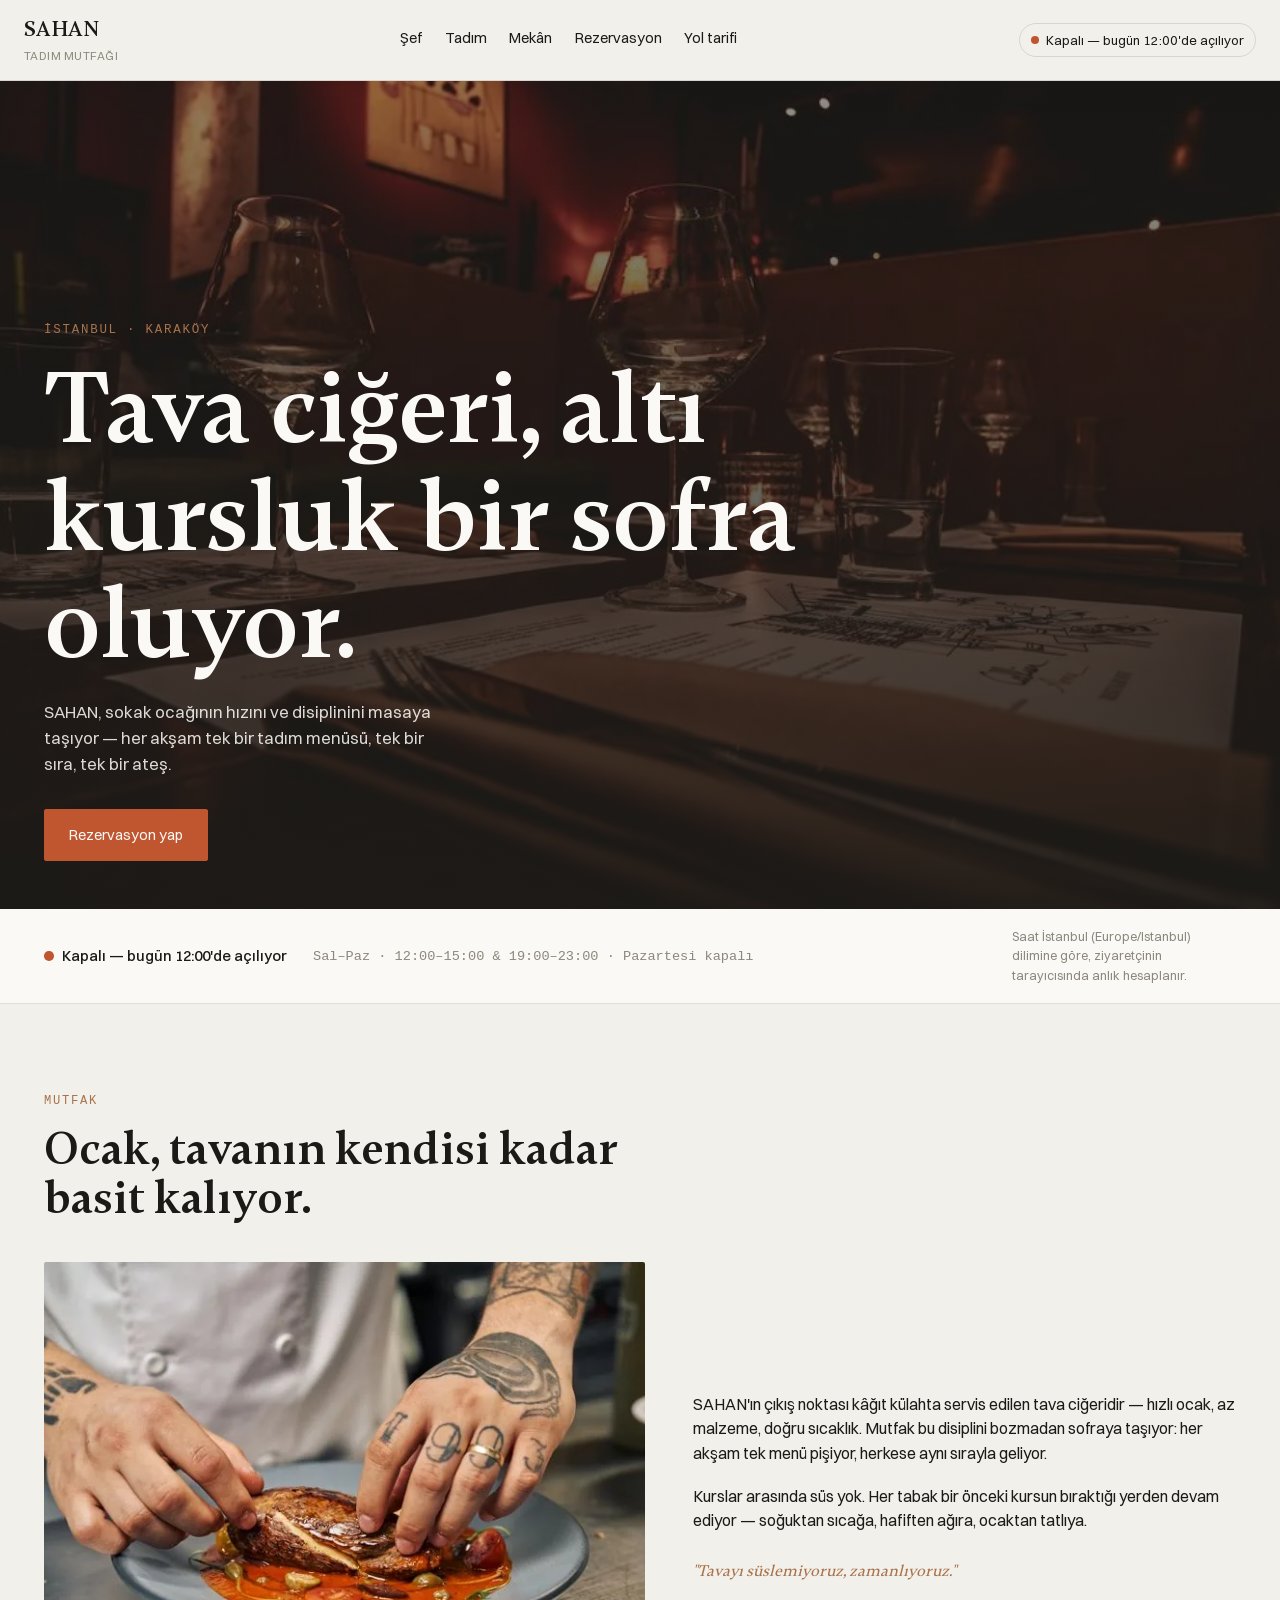
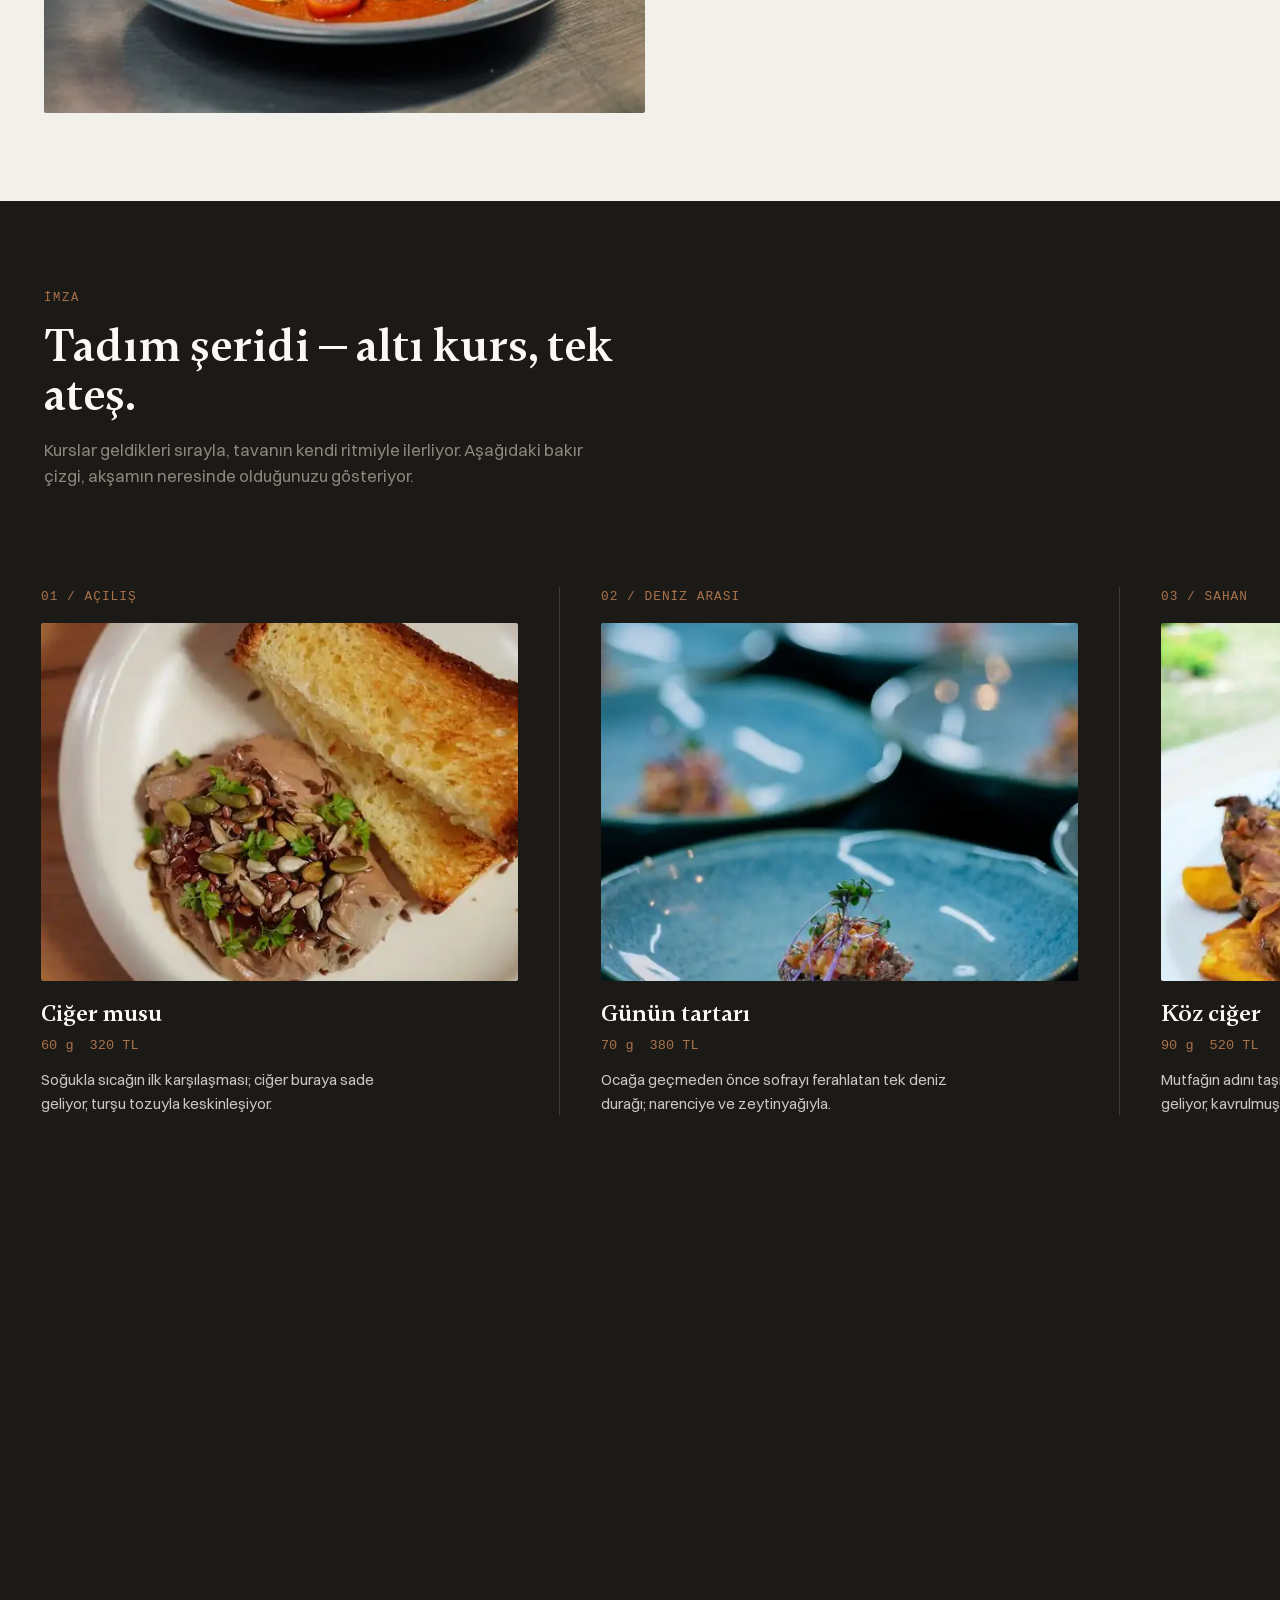
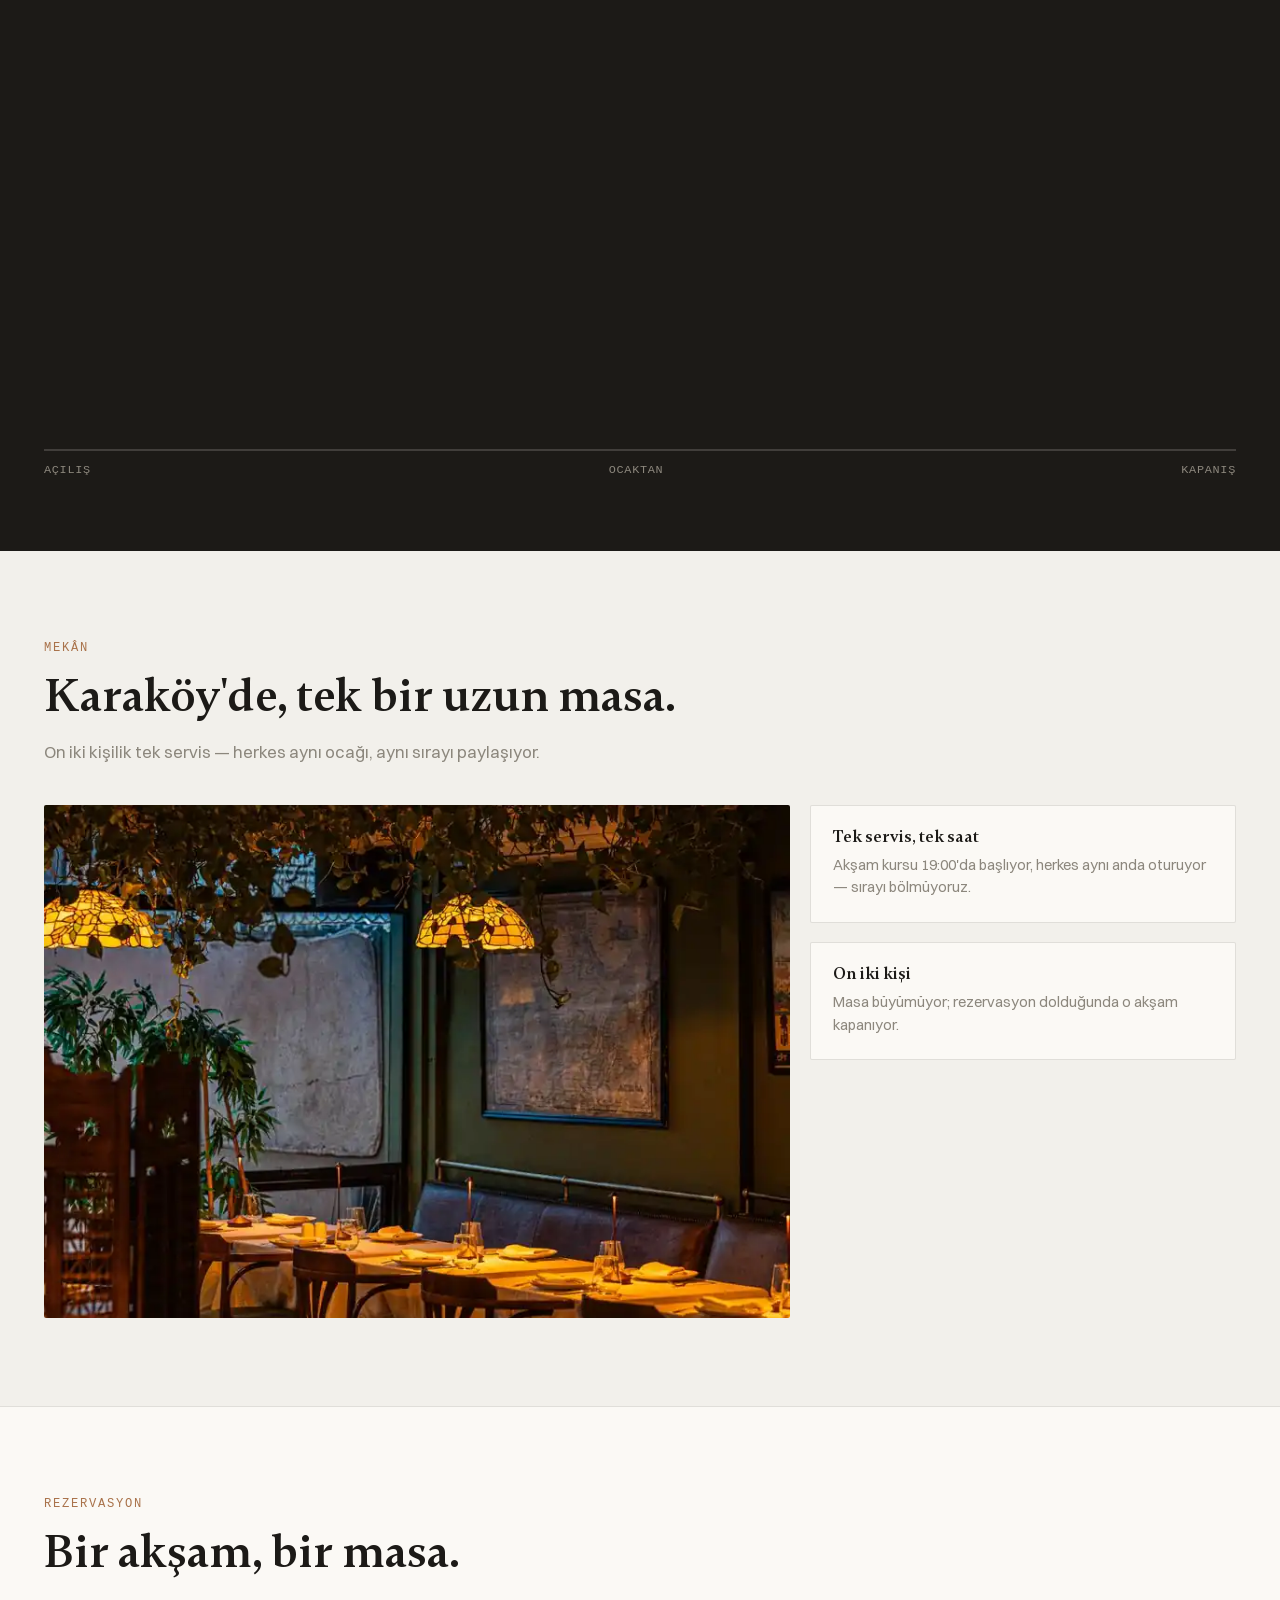
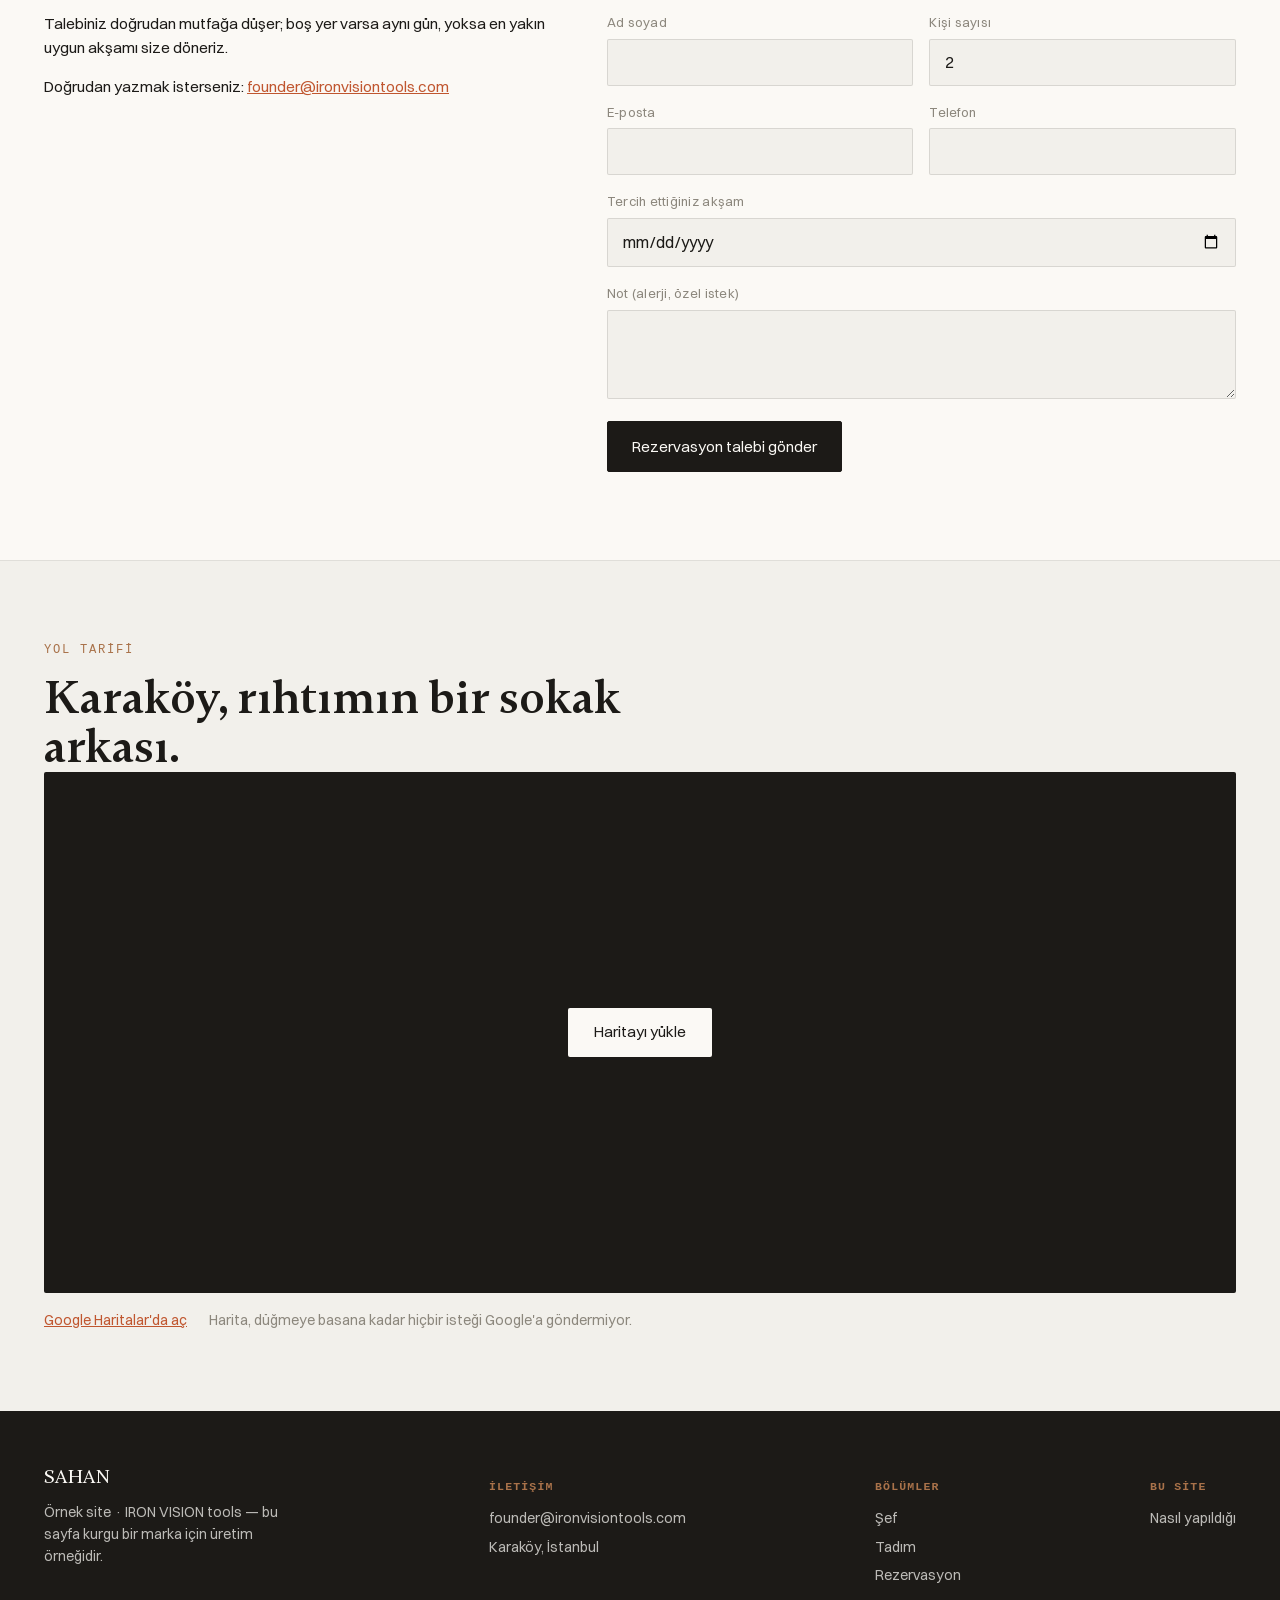
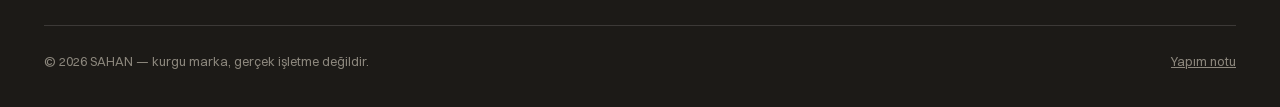
==== index.html @ 218854ad "SAHAN ornek sitesi ilk yayin VYRON site fabrikasi uretim ornegi. Statik HTML/CSS/JS, imza oge tadim " ====
<!DOCTYPE html>
<html lang="tr">
<head>
<meta charset="utf-8">
<meta name="viewport" content="width=device-width, initial-scale=1">
<title>SAHAN — tadım mutfağı</title>
<meta name="description" content="Sokak ocağının disipliniyle pişen tava ciğeri, altı kurstan oluşan tadım menüsüyle masaya geliyor. SAHAN — İstanbul, Karaköy.">
<link rel="canonical" href="https://erdemirigiz-dotcom.github.io/sahan-tadim/">
<meta property="og:type" content="website">
<meta property="og:locale" content="tr_TR">
<meta property="og:site_name" content="SAHAN">
<meta property="og:title" content="SAHAN — tadım mutfağı">
<meta property="og:description" content="Sokak ocağının disipliniyle pişen tava ciğeri, altı kurstan oluşan tadım menüsüyle masaya geliyor.">
<meta property="og:url" content="https://erdemirigiz-dotcom.github.io/sahan-tadim/">
<meta property="og:image" content="https://erdemirigiz-dotcom.github.io/sahan-tadim/og-kapak.png">
<meta property="og:image:width" content="1200">
<meta property="og:image:height" content="630">
<meta property="og:image:alt" content="SAHAN — kor ateşinde tava ciğeri tadım menüsü">
<meta name="twitter:card" content="summary_large_image">
<meta name="twitter:title" content="SAHAN — tadım mutfağı">
<meta name="twitter:description" content="Sokak ocağının disipliniyle pişen tava ciğeri, altı kurstan oluşan tadım menüsüyle masaya geliyor.">
<meta name="twitter:image" content="https://erdemirigiz-dotcom.github.io/sahan-tadim/og-kapak.png">
<meta name="theme-color" content="#1C1A17">
<link rel="icon" href="data:image/svg+xml,%3Csvg xmlns='http://www.w3.org/2000/svg' viewBox='0 0 32 32'%3E%3Crect width='32' height='32' fill='%231C1A17'/%3E%3Ccircle cx='16' cy='18' r='9' fill='none' stroke='%23A9724A' stroke-width='2'/%3E%3Cpath d='M8 12 Q16 4 24 12' fill='none' stroke='%23C0562F' stroke-width='2'/%3E%3C/svg%3E">
<link rel="stylesheet" href="css/site.css">
<script>
/* gsap-giris-sablonu deseni: erken, senkron sınıf ekleme — FOUC yok.
   reduced-motion açıksa ya da ?noanim varsa sınıf hiç eklenmez. */
(function(){
  var azHareket = window.matchMedia('(prefers-reduced-motion: reduce)').matches;
  var noanim = /[?&]noanim\b/.test(location.search);
  document.documentElement.classList.add('js-var');
  if (!azHareket && !noanim) document.documentElement.classList.add('gsap-bekliyor');
})();
</script>
<script type="application/ld+json">
{
  "@context": "https://schema.org",
  "@type": "Restaurant",
  "name": "SAHAN",
  "description": "Tava ciğerini altı kurstan oluşan bir tadım menüsüyle sunan mutfak.",
  "url": "https://erdemirigiz-dotcom.github.io/sahan-tadim/",
  "email": "founder@ironvisiontools.com",
  "servesCuisine": ["Turkish", "Anatolian"],
  "priceRange": "260–680 TL",
  "address": {
    "@type": "PostalAddress",
    "addressLocality": "Karaköy",
    "addressRegion": "İstanbul",
    "addressCountry": "TR"
  },
  "openingHoursSpecification": [
    { "@type": "OpeningHoursSpecification", "dayOfWeek": ["Tuesday","Wednesday","Thursday","Friday","Saturday","Sunday"], "opens": "12:00", "closes": "15:00" },
    { "@type": "OpeningHoursSpecification", "dayOfWeek": ["Tuesday","Wednesday","Thursday","Friday","Saturday","Sunday"], "opens": "19:00", "closes": "23:00" }
  ]
}
</script>
</head>
<body>
<a class="atla" href="#tadim">Tadım şeridine atla</a>

<header class="ust">
  <a class="marka" href="#tepe" id="tepe">
    <span class="marka-ad">SAHAN</span>
    <span class="marka-alt">tadım mutfağı</span>
  </a>
  <nav class="ust-gez" aria-label="Bölümler">
    <a href="#sef">Şef</a>
    <a href="#tadim">Tadım</a>
    <a href="#mekan">Mekân</a>
    <a href="#rezervasyon">Rezervasyon</a>
    <a href="#yol-tarifi">Yol tarifi</a>
  </nav>
  <span class="ust-durum" data-durum-etiket data-acik="?">
    <span class="nokta" aria-hidden="true"></span>
    <span data-durum-metin>Saat hesaplanıyor…</span>
  </span>
</header>

<section class="hero">
  <img class="hero-gorsel" src="gorseller/hero-sofra.webp" alt="Muma ışıklı sofra, akşam servisi" width="900" height="601">
  <div class="hero-gradyan" aria-hidden="true"></div>
  <div class="hero-ic">
    <span class="hero-kicker" data-gsap>İstanbul · Karaköy</span>
    <h1 class="hero-baslik" data-gsap>Tava ciğeri, altı kursluk bir sofra oluyor.</h1>
    <p class="hero-alt" data-gsap>SAHAN, sokak ocağının hızını ve disiplinini masaya taşıyor —
      her akşam tek bir tadım menüsü, tek bir sıra, tek bir ateş.</p>
    <a class="hero-cta" href="#rezervasyon" data-gsap>Rezervasyon yap</a>
  </div>
</section>

<section class="bugun">
  <div class="sinir bugun-ic">
    <span class="bugun-durum" data-durum-etiket data-acik="?">
      <span class="nokta" aria-hidden="true"></span>
      <span data-durum-metin>Saat hesaplanıyor…</span>
    </span>
    <span class="bugun-saatler veri">Sal–Paz · 12:00–15:00 &amp; 19:00–23:00 · Pazartesi kapalı</span>
    <span class="bugun-not">Saat İstanbul (Europe/Istanbul) dilimine göre, ziyaretçinin tarayıcısında anlık hesaplanır.</span>
  </div>
</section>

<section class="bolum" id="sef">
  <div class="sinir">
    <span class="bolum-kicker">Mutfak</span>
    <h2 class="bolum-baslik">Ocak, tavanın kendisi kadar basit kalıyor.</h2>
    <div class="sef">
      <div class="sef-gorsel acil">
        <img src="gorseller/sef-plasaj.webp" alt="Mutfakta bir tabak son kez düzenleniyor" width="700" height="467" loading="lazy">
      </div>
      <div class="sef-metin acil">
        <p>SAHAN'ın çıkış noktası kâğıt külahta servis edilen tava ciğeridir — hızlı ocak,
          az malzeme, doğru sıcaklık. Mutfak bu disiplini bozmadan sofraya taşıyor: her akşam
          tek menü pişiyor, herkese aynı sırayla geliyor.</p>
        <p>Kurslar arasında süs yok. Her tabak bir önceki kursun bıraktığı yerden devam ediyor —
          soğuktan sıcağa, hafiften ağıra, ocaktan tatlıya.</p>
        <p class="sef-imza">"Tavayı süslemiyoruz, zamanlıyoruz."</p>
      </div>
    </div>
  </div>
</section>

<section class="serit-bolum" id="tadim">
  <div class="sinir serit-baslik-alan">
    <span class="bolum-kicker">İmza</span>
    <h2 class="bolum-baslik">Tadım şeridi — altı kurs, tek ateş.</h2>
    <p class="bolum-lider">Kurslar geldikleri sırayla, tavanın kendi ritmiyle ilerliyor.
      Aşağıdaki bakır çizgi, akşamın neresinde olduğunuzu gösteriyor.</p>
  </div>

  <div class="serit-sahne">
    <div class="serit-pin" id="serit-pin">
      <div class="serit-track" id="serit-track" role="list" aria-label="Tadım menüsü kursları">

        <article class="kurs" role="listitem">
          <span class="kurs-no veri">01 / AÇILIŞ</span>
          <div class="kurs-gorsel"><img src="gorseller/kurs-ciger-mus.webp" alt="Tavuk ciğeri musu, kızarmış ekmek" width="600" height="800" loading="lazy"></div>
          <h3 class="kurs-ad">Ciğer musu</h3>
          <div class="kurs-meta veri"><span>60 g</span><span>320 TL</span></div>
          <p class="kurs-not">Soğukla sıcağın ilk karşılaşması; ciğer buraya sade geliyor, turşu tozuyla keskinleşiyor.</p>
        </article>

        <article class="kurs" role="listitem">
          <span class="kurs-no veri">02 / DENİZ ARASI</span>
          <div class="kurs-gorsel"><img src="gorseller/kurs-deniz.webp" alt="Günün balığı tartar, narenciye" width="600" height="899" loading="lazy"></div>
          <h3 class="kurs-ad">Günün tartarı</h3>
          <div class="kurs-meta veri"><span>70 g</span><span>380 TL</span></div>
          <p class="kurs-not">Ocağa geçmeden önce sofrayı ferahlatan tek deniz durağı; narenciye ve zeytinyağıyla.</p>
        </article>

        <article class="kurs" role="listitem">
          <span class="kurs-no veri">03 / SAHAN</span>
          <div class="kurs-gorsel"><img src="gorseller/kurs-ciger-izgara.webp" alt="Köz ateşinde tava ciğeri, kavrulmuş soğan" width="600" height="800" loading="lazy"></div>
          <h3 class="kurs-ad">Köz ciğer</h3>
          <div class="kurs-meta veri"><span>90 g</span><span>520 TL</span></div>
          <p class="kurs-not">Mutfağın adını taşıyan kurs — tavanın kendisi masaya geliyor, kavrulmuş soğan ve taze biberle.</p>
        </article>

        <article class="kurs" role="listitem">
          <span class="kurs-no veri">04 / OCAKTAN</span>
          <div class="kurs-gorsel"><img src="gorseller/kurs-biftek.webp" alt="Odun ateşinde antrikot, karabiber sosu" width="600" height="400" loading="lazy"></div>
          <h3 class="kurs-ad">Odun antrikot</h3>
          <div class="kurs-meta veri"><span>140 g</span><span>680 TL</span></div>
          <p class="kurs-not">Ciğerden sonra ateşin daha uzun süre konuştuğu tek kurs; karabiber sosu yalnızca eşlik ediyor.</p>
        </article>

        <article class="kurs" role="listitem">
          <span class="kurs-no veri">05 / BAHÇE</span>
          <div class="kurs-gorsel"><img src="gorseller/kurs-yesillik.webp" alt="Mevsim yeşillikleri, otlu yoğurt sosu" width="600" height="338" loading="lazy"></div>
          <h3 class="kurs-ad">Mevsim yeşilliği</h3>
          <div class="kurs-meta veri"><span>80 g</span><span>260 TL</span></div>
          <p class="kurs-not">Sofrayı ağırlıktan çıkarıp kapanışa hazırlayan ara nefes; otlu yoğurt sosuyla.</p>
        </article>

        <article class="kurs" role="listitem">
          <span class="kurs-no veri">06 / KAPANIŞ</span>
          <div class="kurs-gorsel"><img src="gorseller/kurs-tatli.webp" alt="Tahin-pekmezli tatlı, kakao toprağı" width="600" height="400" loading="lazy"></div>
          <h3 class="kurs-ad">Tahin-pekmez</h3>
          <div class="kurs-meta veri"><span>90 g</span><span>240 TL</span></div>
          <p class="kurs-not">Sokak lezzetinin tatlı hafızası; kakao toprağıyla tabak kapanıyor.</p>
        </article>

      </div>
    </div>
    <div class="isi-cizgi-alan">
      <div class="isi-cizgi"><div class="isi-cizgi-dolum" id="isi-dolum"></div></div>
      <div class="isi-etiket"><span>Açılış</span><span>Ocaktan</span><span>Kapanış</span></div>
    </div>
  </div>
</section>

<section class="bolum" id="mekan">
  <div class="sinir">
    <span class="bolum-kicker">Mekân</span>
    <h2 class="bolum-baslik">Karaköy'de, tek bir uzun masa.</h2>
    <p class="bolum-lider">On iki kişilik tek servis — herkes aynı ocağı, aynı sırayı paylaşıyor.</p>
    <div class="mekan-izgara">
      <div class="mekan-buyuk acil">
        <img src="gorseller/mekan-salon.webp" alt="Sıcak ışıklı, samimi restoran salonu" width="800" height="1200" loading="lazy">
      </div>
      <div class="mekan-kucuk">
        <div class="kart acil">
          <h3>Tek servis, tek saat</h3>
          <p>Akşam kursu 19:00'da başlıyor, herkes aynı anda oturuyor — sırayı bölmüyoruz.</p>
        </div>
        <div class="kart acil">
          <h3>On iki kişi</h3>
          <p>Masa büyümüyor; rezervasyon dolduğunda o akşam kapanıyor.</p>
        </div>
      </div>
    </div>
  </div>
</section>

<section class="bolum rezervasyon-alan" id="rezervasyon">
  <div class="sinir">
    <span class="bolum-kicker">Rezervasyon</span>
    <h2 class="bolum-baslik">Bir akşam, bir masa.</h2>
    <div class="rez-izgara">
      <div class="rez-bilgi">
        <p>Talebiniz doğrudan mutfağa düşer; boş yer varsa aynı gün, yoksa en yakın uygun akşamı
          size döneriz.</p>
        <p>Doğrudan yazmak isterseniz: <a href="mailto:founder@ironvisiontools.com">founder@ironvisiontools.com</a></p>
      </div>
      <form class="rez-form" action="#" method="post">
        <div class="alan-cift">
          <div class="alan">
            <label for="ad">Ad soyad</label>
            <input id="ad" name="ad" type="text" autocomplete="name" required>
          </div>
          <div class="alan">
            <label for="kisi">Kişi sayısı</label>
            <input id="kisi" name="kisi-sayisi" type="number" min="1" max="12" value="2" inputmode="numeric">
          </div>
        </div>
        <div class="alan-cift">
          <div class="alan">
            <label for="eposta">E-posta</label>
            <input id="eposta" name="eposta" type="email" autocomplete="email">
          </div>
          <div class="alan">
            <label for="telefon">Telefon</label>
            <input id="telefon" name="telefon" type="tel" autocomplete="tel">
          </div>
        </div>
        <div class="alan">
          <label for="tarih">Tercih ettiğiniz akşam</label>
          <input id="tarih" name="tarih" type="date">
        </div>
        <div class="alan">
          <label for="mesaj">Not (alerji, özel istek)</label>
          <textarea id="mesaj" name="mesaj" rows="3"></textarea>
        </div>
        <button class="gonder-btn" type="submit">Rezervasyon talebi gönder</button>
      </form>
    </div>
  </div>
</section>

<section class="harita-alan" id="yol-tarifi">
  <div class="sinir">
    <span class="bolum-kicker">Yol tarifi</span>
    <h2 class="bolum-baslik">Karaköy, rıhtımın bir sokak arkası.</h2>
    <div class="harita-kutu" id="harita-kutu">
      <button class="harita-yukle-btn" id="harita-yukle-btn" type="button">
        Haritayı yükle
      </button>
    </div>
    <p class="harita-alt">
      <a href="https://www.google.com/maps/search/?api=1&query=Karak%C3%B6y%2C%20%C4%B0stanbul" target="_blank" rel="noopener">Google Haritalar'da aç</a>
      <span>Harita, düğmeye basana kadar hiçbir isteği Google'a göndermiyor.</span>
    </p>
  </div>
</section>

<footer class="altbilgi">
  <div class="sinir">
    <div class="altbilgi-ust">
      <div>
        <div class="altbilgi-marka">SAHAN</div>
        <p style="margin-top:.6rem;max-width:32ch;font-size:.88rem;">Örnek site · IRON VISION tools — bu sayfa kurgu bir marka için üretim örneğidir.</p>
      </div>
      <div class="altbilgi-sutun">
        <h4>İletişim</h4>
        <a href="mailto:founder@ironvisiontools.com">founder@ironvisiontools.com</a>
        <span>Karaköy, İstanbul</span>
      </div>
      <div class="altbilgi-sutun">
        <h4>Bölümler</h4>
        <a href="#sef">Şef</a>
        <a href="#tadim">Tadım</a>
        <a href="#rezervasyon">Rezervasyon</a>
      </div>
      <div class="altbilgi-sutun">
        <h4>Bu site</h4>
        <a href="rehber/">Nasıl yapıldığı</a>
      </div>
    </div>
    <div class="altbilgi-alt">
      <span>© 2026 SAHAN — kurgu marka, gerçek işletme değildir.</span>
      <a href="rehber/">Yapım notu</a>
    </div>
  </div>
</footer>

<script src="js/vendor/gsap.min.js" onerror="document.documentElement.classList.remove('gsap-bekliyor')"></script>
<script src="js/vendor/ScrollTrigger.min.js"></script>
<script src="js/site.js"></script>
<script src="js/tadim-seridi.js"></script>
<script src="js/vitrin-form.js" data-site="SAHAN (sahan-tadim)" defer></script>
</body>
</html>
---- css/site.css ----
/* SAHAN — tasarım tokenları
   Renk: --tuz (zemin, açık) / --is (zemin, koyu) / --defne (soğuk vurgu) /
   --bakir (sıcak ikincil) / --kor (sıcak ana vurgu) / --kul (nötr/kenarlık)
   Tipografi: Gambetta (display, self-hosted) + Switzer (gövde, self-hosted) +
   sistem monospace (fiyat/gram/saat, tabular-nums). Inter YOK. */

@font-face {
  font-family: "Gambetta";
  src: url("../fonts/gambetta-500.woff2") format("woff2");
  font-weight: 500; font-style: normal; font-display: swap;
}
@font-face {
  font-family: "Gambetta";
  src: url("../fonts/gambetta-600.woff2") format("woff2");
  font-weight: 600; font-style: normal; font-display: swap;
}
@font-face {
  font-family: "Switzer";
  src: url("../fonts/switzer-400.woff2") format("woff2");
  font-weight: 400; font-style: normal; font-display: swap;
}
@font-face {
  font-family: "Switzer";
  src: url("../fonts/switzer-500.woff2") format("woff2");
  font-weight: 500; font-style: normal; font-display: swap;
}

:root{
  --tuz:#F2F0EB;      /* zemin, açık — kasap kağıdı tonu */
  --is:#1C1A17;        /* zemin, koyu — kavrulmuş kahve-siyah */
  --defne:#2E3D33;     /* soğuk vurgu — maydanoz/defne yeşili */
  --bakir:#A9724A;     /* ikincil sıcak — bakır tava */
  --kor:#C0562F;       /* ana sıcak vurgu — kor kırmızısı */
  --kul:#8C877D;       /* nötr — kül grisi, kenarlık/ikincil metin */
  --sut:#FBF9F5;       /* en açık yüzey / kart zemini */

  --disp: "Gambetta", Georgia, "Times New Roman", serif;
  --govde: "Switzer", -apple-system, "Segoe UI", sans-serif;
  --veri: ui-monospace, "SFMono-Regular", "Menlo", "Consolas", monospace;

  --kenar: 1px solid rgba(28,26,23,.12);
  --radius: 2px;
  --sinir-genislik: 1240px;
}

*, *::before, *::after{ box-sizing:border-box; }
html{ scroll-behavior:auto; }
body{
  margin:0; background:var(--tuz); color:var(--is);
  font-family:var(--govde); font-size:16px; line-height:1.55;
  -webkit-font-smoothing:antialiased;
  overflow-x:hidden;
}
img{ max-width:100%; display:block; }
a{ color:inherit; }
h1,h2,h3{ font-family:var(--disp); font-weight:600; margin:0; line-height:1.05; }
p{ margin:0; }
.veri{ font-family:var(--veri); font-variant-numeric:tabular-nums; }

.sinir{ max-width:var(--sinir-genislik); margin:0 auto; padding:0 1.5rem; }
@media (max-width:640px){ .sinir{ padding:0 1.1rem; } }

.atla{
  position:absolute; left:-999px; top:0; background:var(--is); color:var(--tuz);
  padding:.7rem 1.2rem; z-index:200;
}
.atla:focus{ left:1rem; top:1rem; }

:focus-visible{ outline:2px solid var(--kor); outline-offset:3px; }
button, .btn{ font-family:var(--govde); cursor:pointer; }

/* ─── ÜST MENÜ ──────────────────────────────────────────────────────── */
.ust{
  position:sticky; top:0; z-index:100;
  display:flex; align-items:center; justify-content:space-between;
  gap:1rem; padding:.9rem 1.5rem;
  background:rgba(242,240,235,.92); backdrop-filter:blur(6px);
  border-bottom:var(--kenar);
}
.marka{ text-decoration:none; display:flex; flex-direction:column; gap:.1rem; }
.marka-ad{
  font-family:var(--disp); font-weight:600; font-size:1.3rem; letter-spacing:.02em;
}
.marka-alt{ font-size:.72rem; color:var(--kul); letter-spacing:.04em; text-transform:uppercase; }
.ust-gez{ display:flex; gap:1.4rem; font-size:.92rem; }
.ust-gez a{ text-decoration:none; border-bottom:1px solid transparent; padding-bottom:.15rem; }
.ust-gez a:hover, .ust-gez a:focus-visible{ border-color:var(--kor); }
.ust-durum{
  display:flex; align-items:center; gap:.4rem; font-size:.82rem;
  padding:.35rem .7rem; border:var(--kenar); border-radius:20px;
}
.ust-durum .nokta{ width:.5rem; height:.5rem; border-radius:50%; background:var(--kul); flex:none; }
.ust-durum[data-acik="1"] .nokta{ background:#3F7D4F; }
.ust-durum[data-acik="0"] .nokta{ background:var(--kor); }
@media (max-width:820px){
  .ust-gez{ display:none; }
}

/* ─── HERO ──────────────────────────────────────────────────────────── */
.hero{
  position:relative; min-height:92vh; display:flex; align-items:flex-end;
  background:var(--is); overflow:hidden;
}
.hero-gorsel{
  position:absolute; inset:0; width:100%; height:100%; object-fit:cover;
  opacity:.62;
}
.hero-gradyan{
  position:absolute; inset:0;
  background:linear-gradient(180deg, rgba(28,26,23,.15) 0%, rgba(28,26,23,.55) 62%, rgba(28,26,23,.92) 100%);
}
.hero-ic{
  position:relative; z-index:1; padding:3.5rem 1.5rem 3rem; width:100%;
  max-width:var(--sinir-genislik); margin:0 auto;
  color:var(--sut);
}
.hero-kicker{
  font-family:var(--veri); font-size:.78rem; letter-spacing:.14em; text-transform:uppercase;
  color:var(--bakir); margin-bottom:1rem; display:block;
}
.hero-baslik{
  font-size:clamp(2.6rem, 8vw, 6.4rem); font-weight:600; letter-spacing:-.01em;
  max-width:16ch;
}
.hero-alt{
  margin-top:1.3rem; max-width:40ch; font-size:1.05rem; color:rgba(251,249,245,.86);
}
.hero-cta{
  margin-top:2rem; display:inline-flex; align-items:center; gap:.6rem;
  background:var(--kor); color:var(--sut); text-decoration:none;
  padding:.85rem 1.5rem; font-size:.92rem; border-radius:var(--radius);
  border:1px solid var(--kor);
}
.hero-cta:hover{ background:transparent; color:var(--sut); }

/* ─── BUGÜN ÇUBUĞU ──────────────────────────────────────────────────── */
.bugun{
  background:var(--sut); border-bottom:var(--kenar);
  padding:1.1rem 0;
}
.bugun-ic{
  display:flex; flex-wrap:wrap; align-items:center; gap:1.6rem;
  font-size:.92rem;
}
.bugun-durum{ display:flex; align-items:center; gap:.55rem; font-weight:500; }
.bugun-durum .nokta{ width:.6rem; height:.6rem; border-radius:50%; background:var(--kul); flex:none; }
.bugun-durum[data-acik="1"] .nokta{ background:#3F7D4F; }
.bugun-durum[data-acik="0"] .nokta{ background:var(--kor); }
.bugun-saatler{ color:var(--kul); font-family:var(--veri); font-size:.85rem; }
.bugun-not{ font-size:.78rem; color:var(--kul); margin-left:auto; max-width:32ch; }

/* ─── BÖLÜM BAŞLIKLARI (ortak) ──────────────────────────────────────── */
.bolum{ padding:5.5rem 0; }
.bolum-koyu{ background:var(--is); color:var(--sut); }
.bolum-kicker{
  font-family:var(--veri); font-size:.76rem; letter-spacing:.14em; text-transform:uppercase;
  color:var(--bakir); display:block; margin-bottom:.9rem;
}
.bolum-baslik{ font-size:clamp(1.9rem, 4vw, 2.9rem); max-width:22ch; }
.bolum-lider{ margin-top:1.1rem; max-width:56ch; font-size:1.05rem; color:var(--kul); }
.bolum-koyu .bolum-lider{ color:rgba(251,249,245,.72); }

/* ─── ŞEF HİKÂYESİ ──────────────────────────────────────────────────── */
.sef{
  display:grid; grid-template-columns:1.05fr .95fr; gap:3rem; align-items:center;
  margin-top:2.5rem;
}
.sef-gorsel{ position:relative; aspect-ratio:4/3; overflow:hidden; border-radius:var(--radius); }
.sef-gorsel img{ width:100%; height:100%; object-fit:cover; }
.sef-metin p{ margin-bottom:1.1rem; font-size:1rem; }
.sef-metin p:last-child{ margin-bottom:0; }
.sef-imza{
  margin-top:1.6rem; font-family:var(--disp); font-style:italic; font-size:1.15rem; color:var(--bakir);
}
@media (max-width:820px){
  .sef{ grid-template-columns:1fr; gap:2rem; }
}

/* ─── TADIM ŞERİDİ (İMZA ÖĞE) ───────────────────────────────────────── */
.serit-bolum{ background:var(--is); color:var(--sut); overflow:hidden; padding:5.5rem 0 4.5rem; }
.serit-baslik-alan{ margin-bottom:2.6rem; }
.serit-sahne{ position:relative; }
.serit-pin{ }

/* Varsayılan (JS'siz / GSAP engellenmişse) HER ZAMAN GÜVENLİ: dikey liste,
   tüm kurslar normal akışta, hiçbir şey gizli/kırpılı değil. JS, masaüstünde
   ve hareket kısıtlı değilse .yatay sınıfını ekleyip yatay pin'e YÜKSELTİR. */
.serit-track{
  display:flex; flex-direction:column; gap:2.2rem; will-change:auto;
}
.kurs{
  flex:none; display:grid; grid-template-columns:1fr; gap:0;
  border-bottom:1px solid rgba(251,249,245,.14);
  padding:0 0 2.2rem;
}
.serit-track.yatay{
  flex-direction:row; gap:0; will-change:transform;
}
.serit-track.yatay .kurs{
  flex:0 0 min(88vw, 560px);
  border-right:1px solid rgba(251,249,245,.14); border-bottom:none;
  padding:0 3.2vw;
}
.serit-pin.yatay-pin{ overflow:hidden; display:flex; align-items:center; min-height:min(78vh,640px); }
.kurs-no{
  font-family:var(--veri); font-size:.8rem; color:var(--bakir); letter-spacing:.08em;
}
.kurs-gorsel{ aspect-ratio:4/3; overflow:hidden; margin:1rem 0 1.3rem; border-radius:var(--radius); }
.kurs-gorsel img{ width:100%; height:100%; object-fit:cover; }
.kurs-ad{ font-family:var(--disp); font-size:1.5rem; font-weight:600; }
.kurs-meta{
  display:flex; gap:1rem; margin-top:.5rem; font-family:var(--veri); font-size:.85rem;
  color:var(--bakir);
}
.kurs-not{ margin-top:.8rem; font-size:.94rem; color:rgba(251,249,245,.78); max-width:42ch; }

.isi-cizgi-alan{
  max-width:var(--sinir-genislik); margin:2.4rem auto 0; padding:0 1.5rem;
  display:none; /* yalnız .yatay-pin ile birlikte JS gösterir */
}
.isi-cizgi-alan.gorunur{ display:block; }
.isi-cizgi{ height:2px; background:rgba(251,249,245,.16); position:relative; }
.isi-cizgi-dolum{
  position:absolute; left:0; top:0; height:100%; width:0%;
  background:linear-gradient(90deg, var(--bakir), var(--kor));
  transform-origin:left; transition:width .05s linear;
}
.isi-etiket{
  display:flex; justify-content:space-between; margin-top:.6rem;
  font-family:var(--veri); font-size:.74rem; color:var(--kul); letter-spacing:.06em; text-transform:uppercase;
}

/* ─── MEKÂN ─────────────────────────────────────────────────────────── */
.mekan-izgara{
  margin-top:2.5rem; display:grid; grid-template-columns:1.4fr .8fr; gap:1.2rem;
}
.mekan-buyuk{ aspect-ratio:16/11; overflow:hidden; border-radius:var(--radius); }
.mekan-kucuk{ display:flex; flex-direction:column; gap:1.2rem; }
.mekan-kucuk .kart{
  border:var(--kenar); padding:1.4rem; border-radius:var(--radius); background:var(--sut);
}
.mekan-kucuk .kart h3{ font-size:1.05rem; margin-bottom:.5rem; }
.mekan-kucuk .kart p{ font-size:.92rem; color:var(--kul); }
.mekan-izgara img{ width:100%; height:100%; object-fit:cover; }
@media (max-width:820px){
  .mekan-izgara{ grid-template-columns:1fr; }
}

/* ─── REZERVASYON ───────────────────────────────────────────────────── */
.rezervasyon-alan{ background:var(--sut); border-top:var(--kenar); border-bottom:var(--kenar); }
.rez-izgara{ display:grid; grid-template-columns:.9fr 1.1fr; gap:3rem; margin-top:2.2rem; }
.rez-bilgi p{ margin-bottom:1rem; font-size:.96rem; }
.rez-bilgi a{ color:var(--kor); text-decoration:underline; }
form.rez-form{ display:grid; gap:1rem; }
.alan{ display:grid; gap:.4rem; }
.alan label{ font-size:.82rem; color:var(--kul); letter-spacing:.02em; }
.alan input, .alan select, .alan textarea{
  font-family:var(--govde); font-size:1rem; padding:.75rem .9rem;
  border:var(--kenar); border-radius:var(--radius); background:var(--tuz); color:var(--is);
}
.alan input:focus-visible, .alan select:focus-visible, .alan textarea:focus-visible{
  outline:2px solid var(--kor); outline-offset:1px;
}
.alan-cift{ display:grid; grid-template-columns:1fr 1fr; gap:1rem; }
.gonder-btn{
  margin-top:.4rem; background:var(--is); color:var(--sut); border:1px solid var(--is);
  padding:.9rem 1.5rem; font-size:.95rem; border-radius:var(--radius); width:fit-content;
}
.gonder-btn:hover{ background:var(--kor); border-color:var(--kor); }
.gonder-btn:disabled{ opacity:.6; cursor:progress; }
@media (max-width:820px){
  .rez-izgara{ grid-template-columns:1fr; gap:2rem; }
  .alan-cift{ grid-template-columns:1fr; }
}

/* ─── HARİTA (tıkla-yükle) ──────────────────────────────────────────── */
.harita-alan{ padding:5rem 0; }
.harita-kutu{
  position:relative; aspect-ratio:16/7; background:var(--is); border-radius:var(--radius);
  overflow:hidden; display:flex; align-items:center; justify-content:center;
  color:var(--sut);
}
.harita-kutu iframe{ position:absolute; inset:0; width:100%; height:100%; border:0; }
.harita-yukle-btn{
  background:var(--sut); color:var(--is); border:none; padding:.9rem 1.6rem;
  font-size:.95rem; border-radius:var(--radius); display:flex; align-items:center; gap:.6rem;
}
.harita-yukle-btn:hover{ background:var(--bakir); color:var(--sut); }
.harita-alt{ margin-top:1rem; display:flex; flex-wrap:wrap; gap:1.4rem; font-size:.9rem; color:var(--kul); }
.harita-alt a{ color:var(--kor); text-decoration:underline; }
@media (max-width:640px){ .harita-kutu{ aspect-ratio:4/5; } }

/* ─── FOOTER ────────────────────────────────────────────────────────── */
footer.altbilgi{ background:var(--is); color:rgba(251,249,245,.72); padding:3.2rem 0 2.2rem; }
.altbilgi-ust{
  display:flex; flex-wrap:wrap; justify-content:space-between; gap:2rem; padding-bottom:2rem;
  border-bottom:1px solid rgba(251,249,245,.14);
}
.altbilgi-marka{ font-family:var(--disp); color:var(--sut); font-size:1.2rem; }
.altbilgi-sutun h4{
  font-family:var(--veri); font-size:.72rem; letter-spacing:.1em; text-transform:uppercase;
  color:var(--bakir); margin-bottom:.7rem;
}
.altbilgi-sutun a, .altbilgi-sutun span{ display:block; font-size:.9rem; margin-bottom:.4rem; color:inherit; text-decoration:none; }
.altbilgi-alt{
  margin-top:1.6rem; display:flex; flex-wrap:wrap; justify-content:space-between; gap:.8rem;
  font-size:.8rem; color:var(--kul);
}
.altbilgi-alt a{ color:var(--kul); text-decoration:underline; }

/* ─── GSAP GİRİŞ (bilesenler/gsap-giris-sablonu deseni) ────────────────
   [data-gsap] her zaman görünür; yalnız html.gsap-bekliyor içindeyken gizli
   başlar. JS koşmazsa/GSAP engellenirse hiçbir şey gizli KALMAZ. */
[data-gsap]{ opacity:1; transform:none; }
html.gsap-bekliyor .hero-kicker[data-gsap],
html.gsap-bekliyor .hero-baslik[data-gsap],
html.gsap-bekliyor .hero-alt[data-gsap],
html.gsap-bekliyor .hero-cta[data-gsap]{
  opacity:0; transform:translateY(24px);
}
@media (prefers-reduced-motion: reduce){
  html.gsap-bekliyor [data-gsap]{ opacity:1 !important; transform:none !important; }
}

/* Scroll-reveal (bilesenler/acilma-gorseli mantığı, IntersectionObserver ile) */
.acil{ opacity:1; transform:none; transition:opacity .7s ease, transform .7s ease; }
html.js-var .acil{ opacity:0; transform:translateY(22px); }
html.js-var .acil.gorundu{ opacity:1; transform:none; }
@media (prefers-reduced-motion: reduce){
  html.js-var .acil{ opacity:1 !important; transform:none !important; }
}
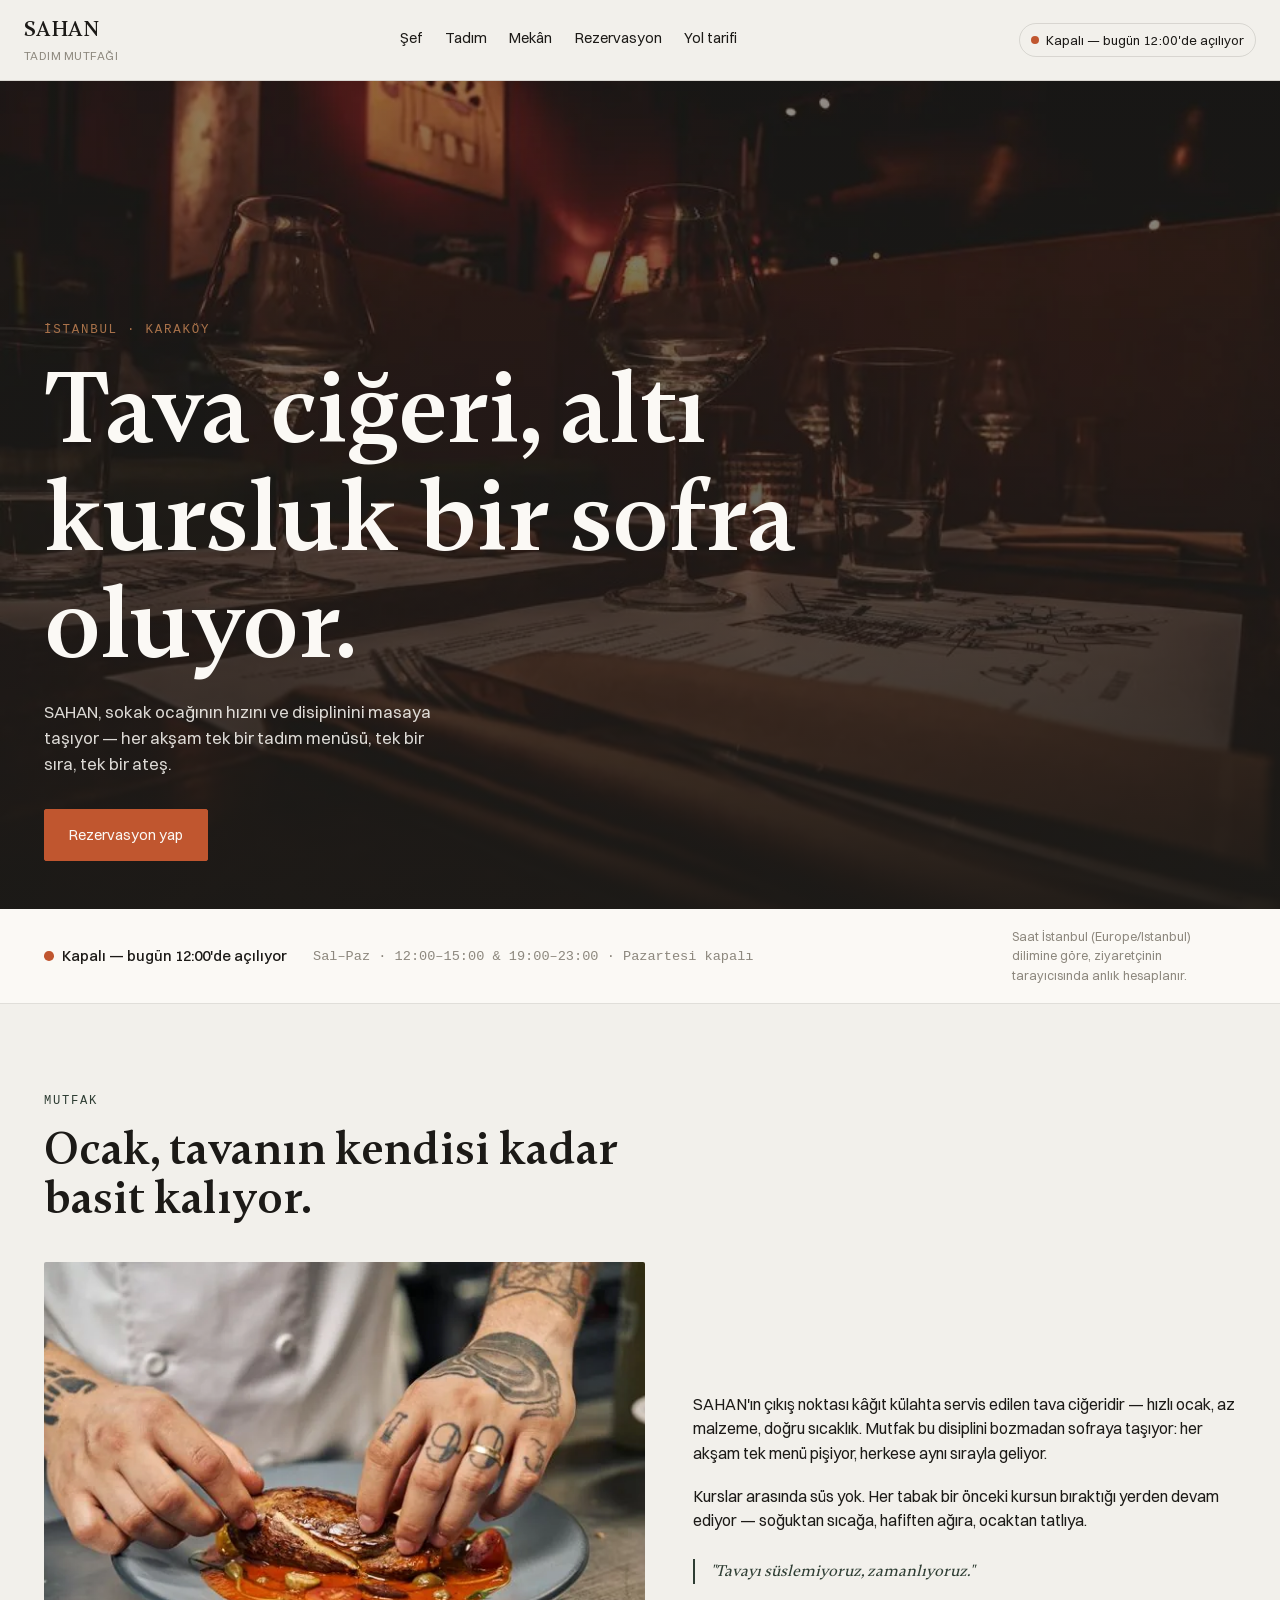
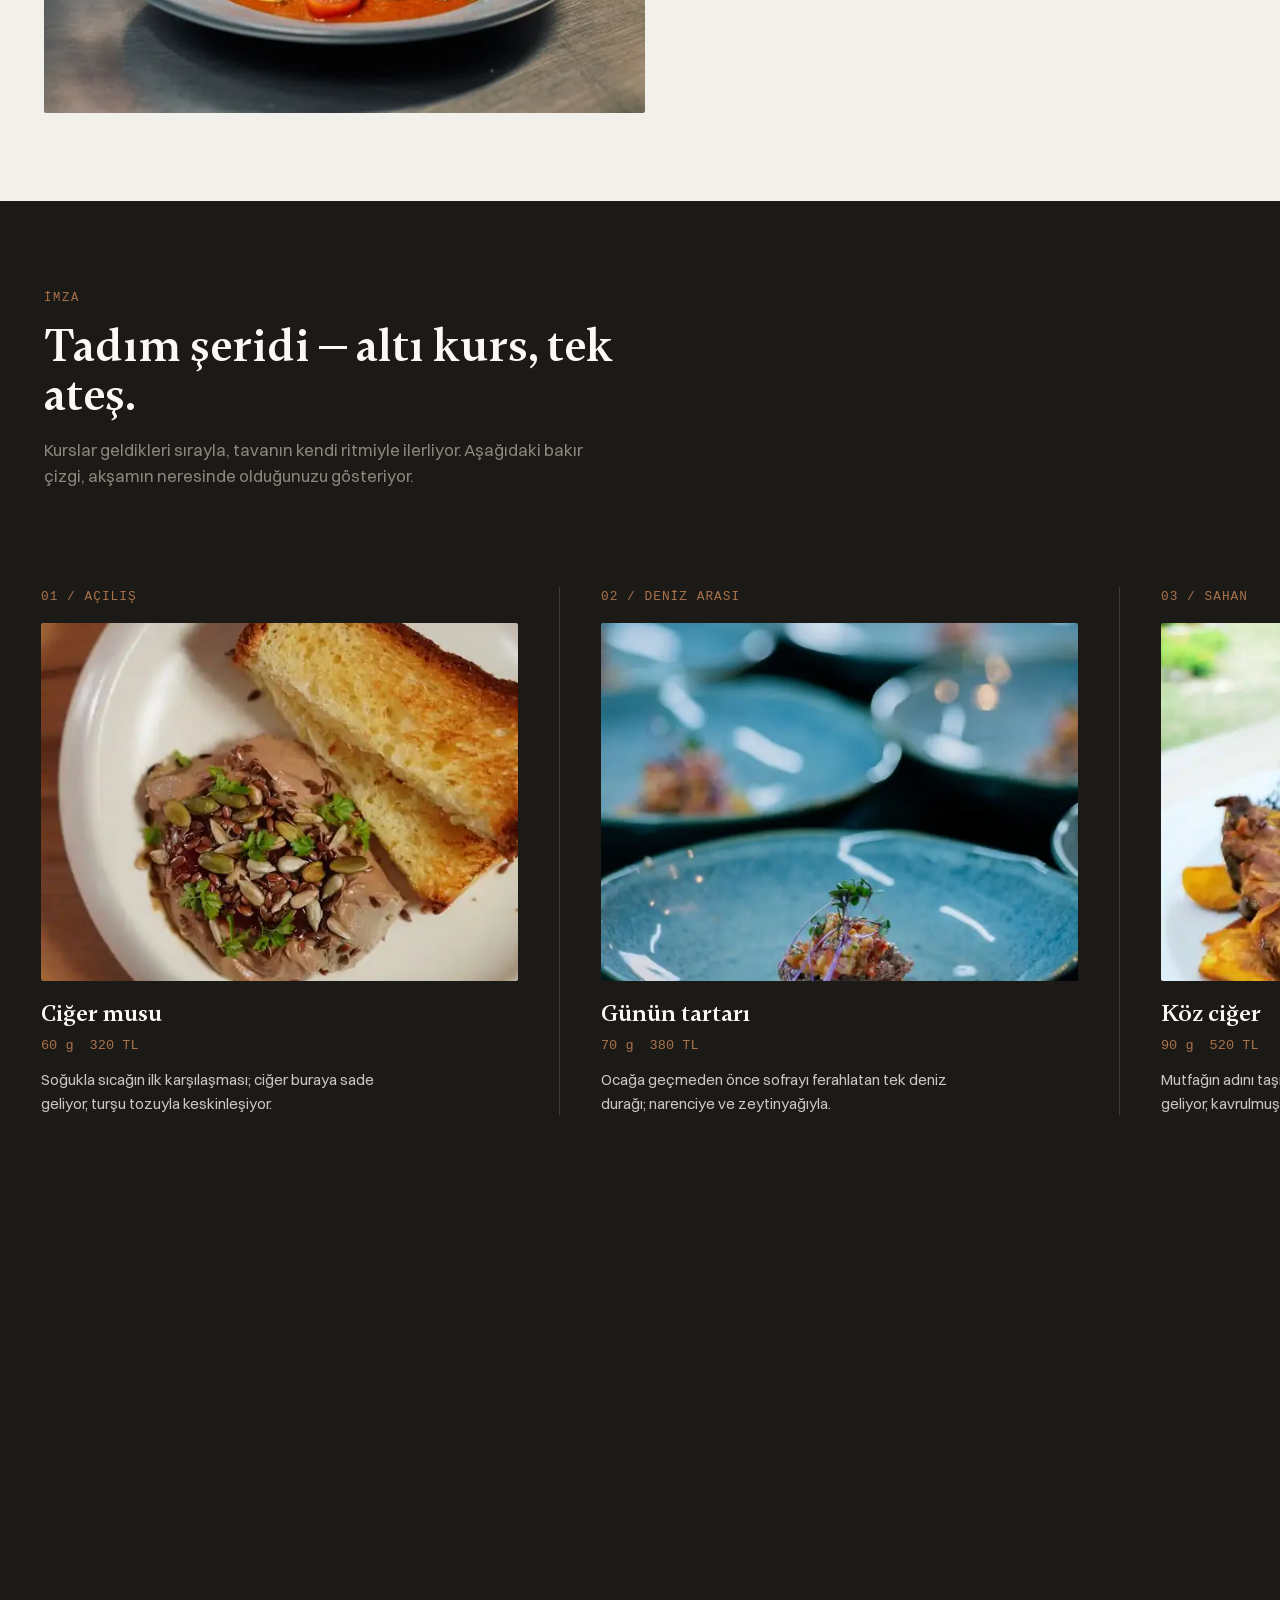
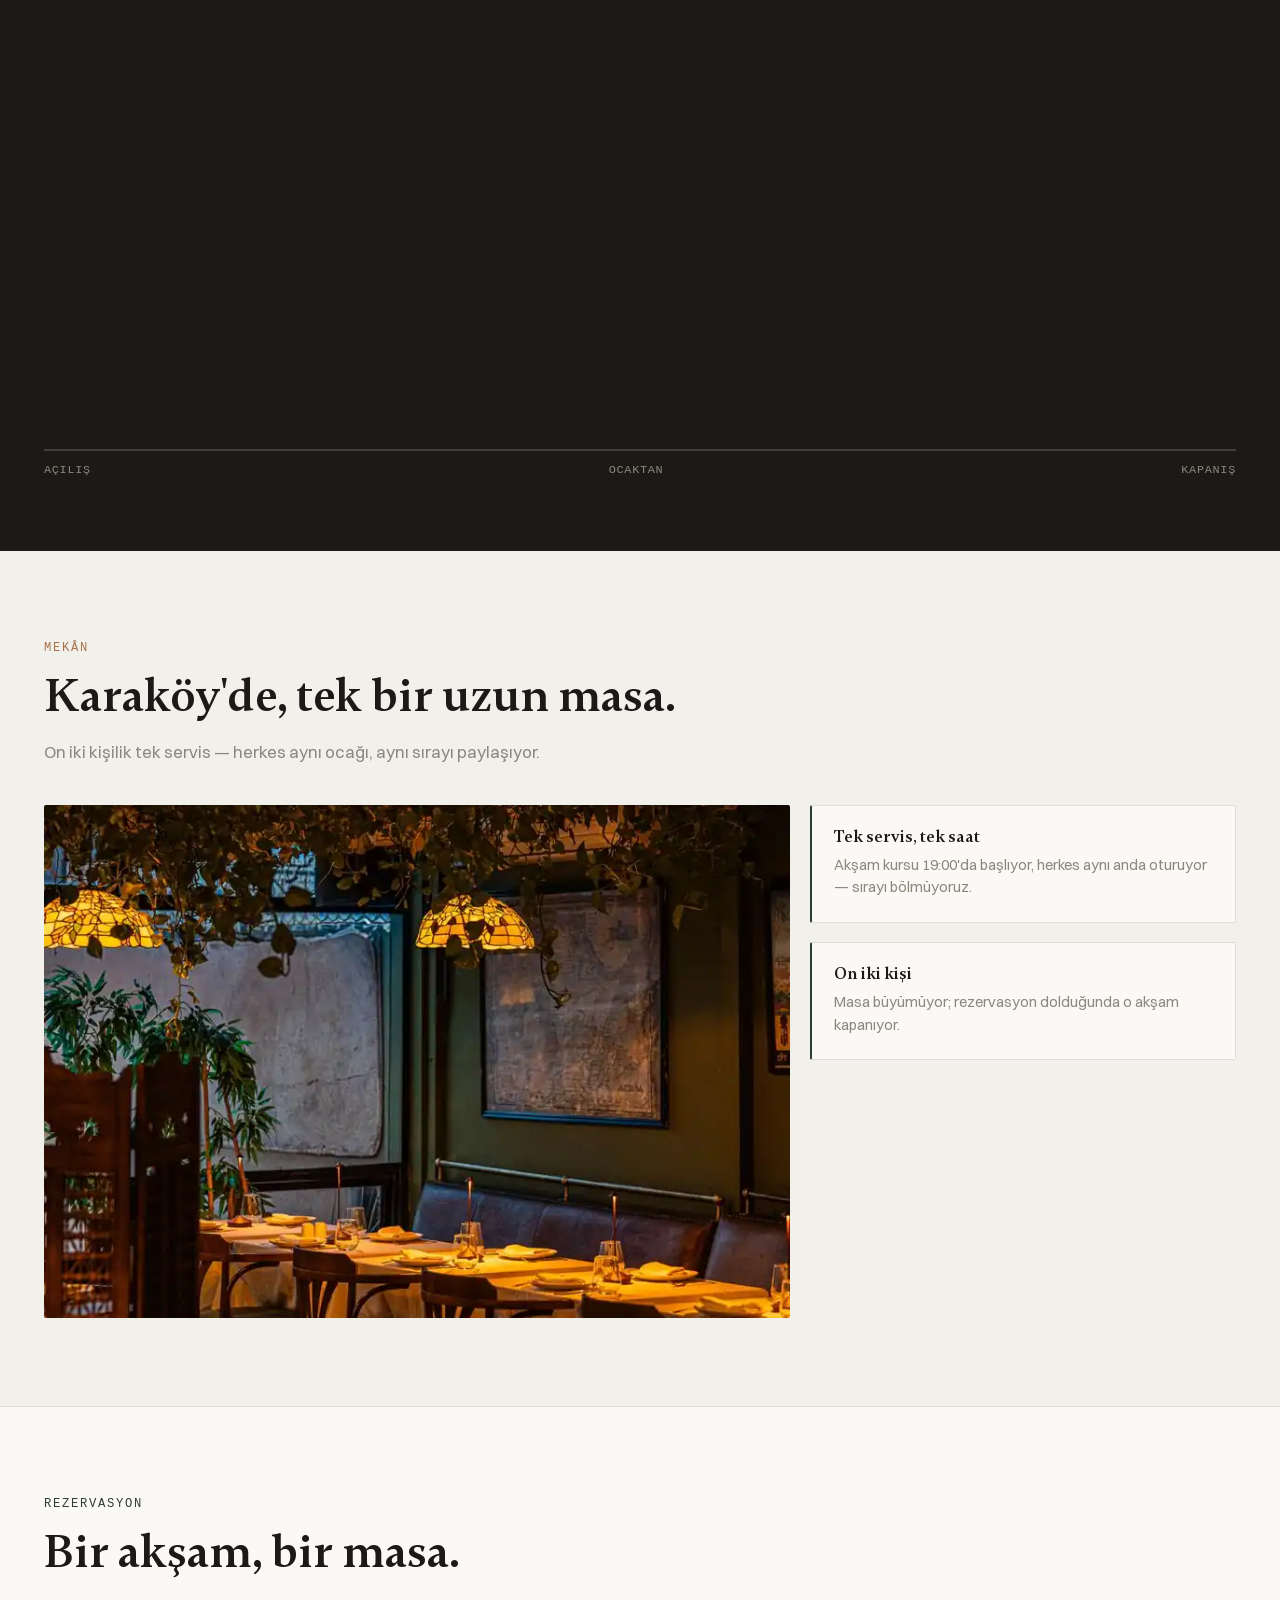
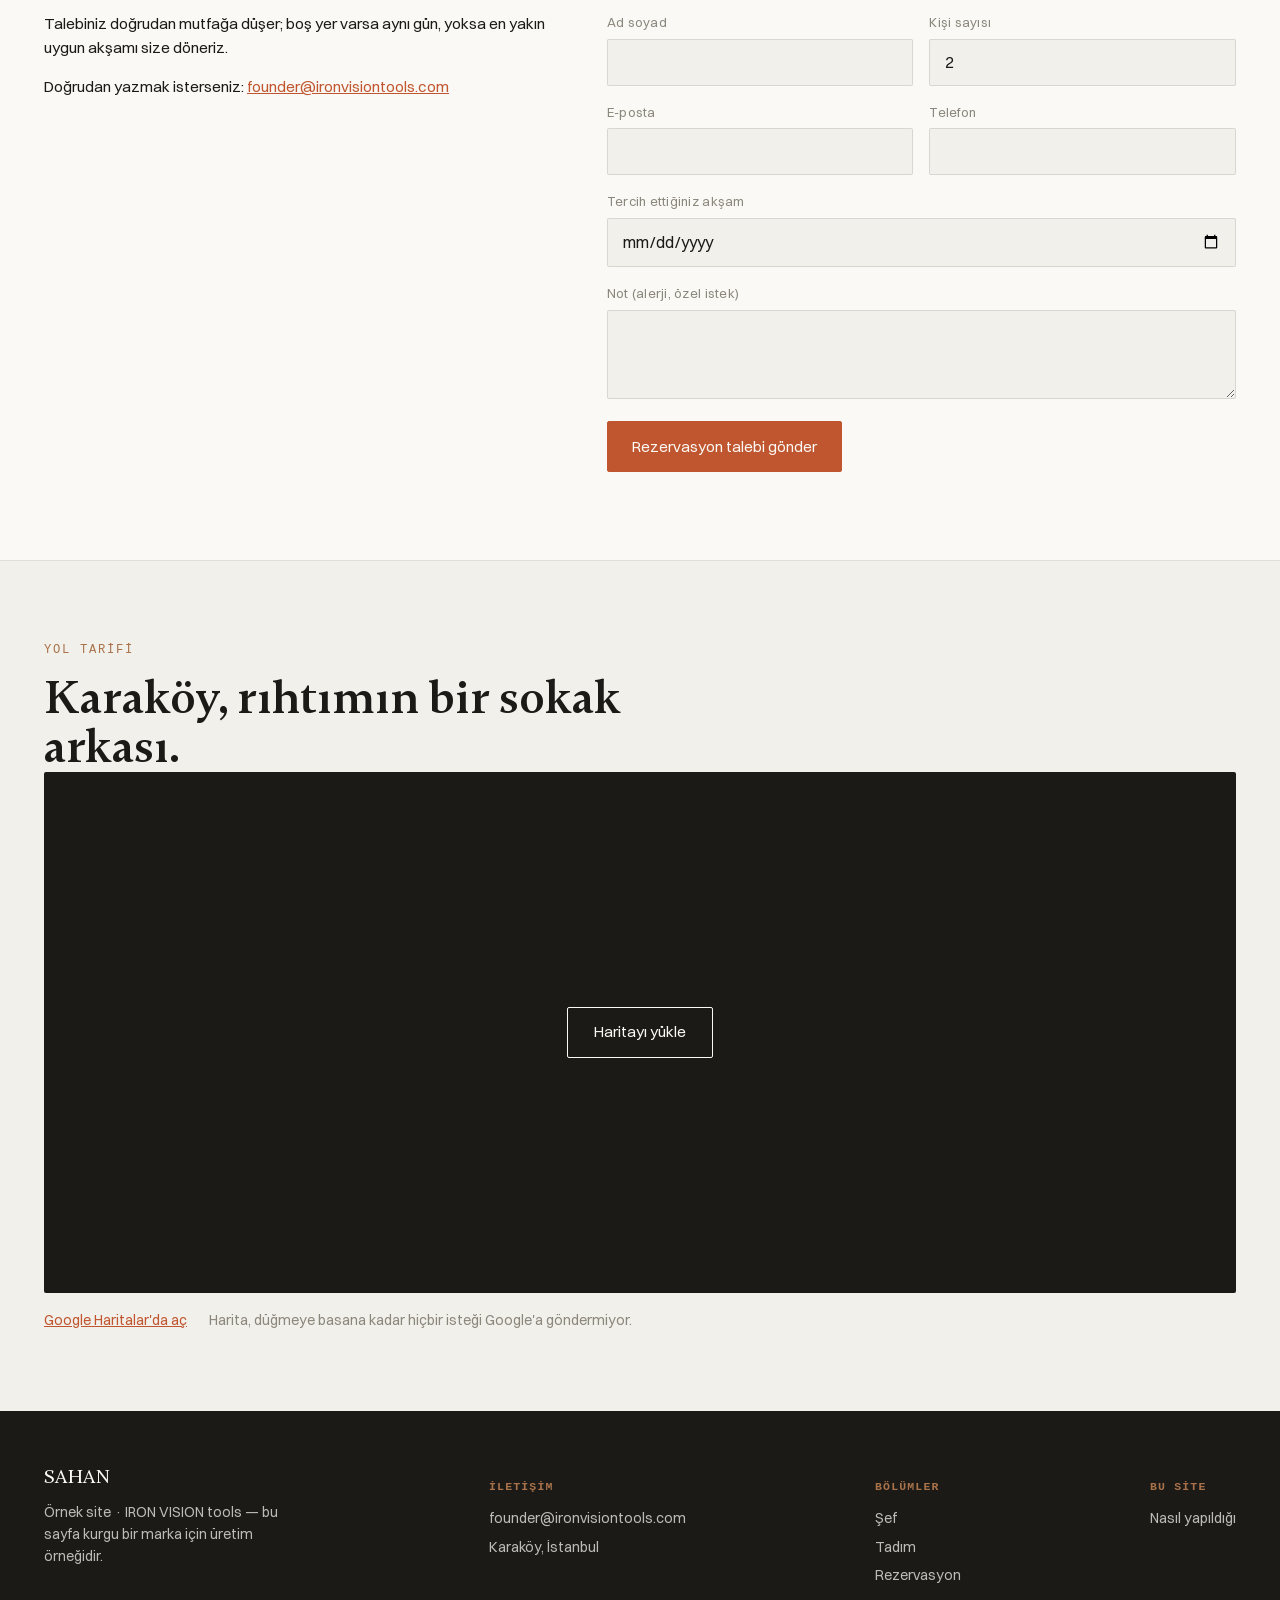
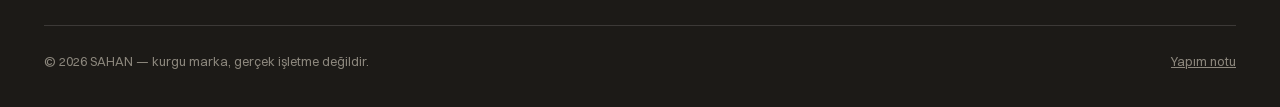
==== commit 9356eb18: "Renk sistemi duzeltme: defne (soguk vurgu) gorunur kullanildi denetci.py ai-kalibi (orta) bulgusu (k" ====
--- a/index.html
+++ b/index.html
@@ -102,7 +102,7 @@
 
 <section class="bolum" id="sef">
   <div class="sinir">
-    <span class="bolum-kicker">Mutfak</span>
+    <span class="bolum-kicker bolum-kicker--defne">Mutfak</span>
     <h2 class="bolum-baslik">Ocak, tavanın kendisi kadar basit kalıyor.</h2>
     <div class="sef">
       <div class="sef-gorsel acil">
@@ -214,7 +214,7 @@
 
 <section class="bolum rezervasyon-alan" id="rezervasyon">
   <div class="sinir">
-    <span class="bolum-kicker">Rezervasyon</span>
+    <span class="bolum-kicker bolum-kicker--defne">Rezervasyon</span>
     <h2 class="bolum-baslik">Bir akşam, bir masa.</h2>
     <div class="rez-izgara">
       <div class="rez-bilgi">
--- a/css/site.css
+++ b/css/site.css
@@ -90,7 +90,7 @@
   padding:.35rem .7rem; border:var(--kenar); border-radius:20px;
 }
 .ust-durum .nokta{ width:.5rem; height:.5rem; border-radius:50%; background:var(--kul); flex:none; }
-.ust-durum[data-acik="1"] .nokta{ background:#3F7D4F; }
+.ust-durum[data-acik="1"] .nokta{ background:var(--defne); }
 .ust-durum[data-acik="0"] .nokta{ background:var(--kor); }
 @media (max-width:820px){
   .ust-gez{ display:none; }
@@ -144,7 +144,7 @@
 }
 .bugun-durum{ display:flex; align-items:center; gap:.55rem; font-weight:500; }
 .bugun-durum .nokta{ width:.6rem; height:.6rem; border-radius:50%; background:var(--kul); flex:none; }
-.bugun-durum[data-acik="1"] .nokta{ background:#3F7D4F; }
+.bugun-durum[data-acik="1"] .nokta{ background:var(--defne); }
 .bugun-durum[data-acik="0"] .nokta{ background:var(--kor); }
 .bugun-saatler{ color:var(--kul); font-family:var(--veri); font-size:.85rem; }
 .bugun-not{ font-size:.78rem; color:var(--kul); margin-left:auto; max-width:32ch; }
@@ -156,6 +156,7 @@
   font-family:var(--veri); font-size:.76rem; letter-spacing:.14em; text-transform:uppercase;
   color:var(--bakir); display:block; margin-bottom:.9rem;
 }
+.bolum-kicker--defne{ color:var(--defne); }
 .bolum-baslik{ font-size:clamp(1.9rem, 4vw, 2.9rem); max-width:22ch; }
 .bolum-lider{ margin-top:1.1rem; max-width:56ch; font-size:1.05rem; color:var(--kul); }
 .bolum-koyu .bolum-lider{ color:rgba(251,249,245,.72); }
@@ -170,7 +171,8 @@
 .sef-metin p{ margin-bottom:1.1rem; font-size:1rem; }
 .sef-metin p:last-child{ margin-bottom:0; }
 .sef-imza{
-  margin-top:1.6rem; font-family:var(--disp); font-style:italic; font-size:1.15rem; color:var(--bakir);
+  margin-top:1.6rem; font-family:var(--disp); font-style:italic; font-size:1.15rem; color:var(--defne);
+  border-left:2px solid var(--defne); padding-left:1rem;
 }
 @media (max-width:820px){
   .sef{ grid-template-columns:1fr; gap:2rem; }
@@ -237,7 +239,8 @@
 .mekan-buyuk{ aspect-ratio:16/11; overflow:hidden; border-radius:var(--radius); }
 .mekan-kucuk{ display:flex; flex-direction:column; gap:1.2rem; }
 .mekan-kucuk .kart{
-  border:var(--kenar); padding:1.4rem; border-radius:var(--radius); background:var(--sut);
+  border:var(--kenar); border-left:2px solid var(--defne);
+  padding:1.4rem; border-radius:var(--radius); background:var(--sut);
 }
 .mekan-kucuk .kart h3{ font-size:1.05rem; margin-bottom:.5rem; }
 .mekan-kucuk .kart p{ font-size:.92rem; color:var(--kul); }
@@ -263,10 +266,10 @@
 }
 .alan-cift{ display:grid; grid-template-columns:1fr 1fr; gap:1rem; }
 .gonder-btn{
-  margin-top:.4rem; background:var(--is); color:var(--sut); border:1px solid var(--is);
+  margin-top:.4rem; background:var(--kor); color:var(--sut); border:1px solid var(--kor);
   padding:.9rem 1.5rem; font-size:.95rem; border-radius:var(--radius); width:fit-content;
 }
-.gonder-btn:hover{ background:var(--kor); border-color:var(--kor); }
+.gonder-btn:hover{ background:var(--is); border-color:var(--is); }
 .gonder-btn:disabled{ opacity:.6; cursor:progress; }
 @media (max-width:820px){
   .rez-izgara{ grid-template-columns:1fr; gap:2rem; }
@@ -282,10 +285,10 @@
 }
 .harita-kutu iframe{ position:absolute; inset:0; width:100%; height:100%; border:0; }
 .harita-yukle-btn{
-  background:var(--sut); color:var(--is); border:none; padding:.9rem 1.6rem;
+  background:transparent; color:var(--sut); border:1px solid var(--sut); padding:.9rem 1.6rem;
   font-size:.95rem; border-radius:var(--radius); display:flex; align-items:center; gap:.6rem;
 }
-.harita-yukle-btn:hover{ background:var(--bakir); color:var(--sut); }
+.harita-yukle-btn:hover{ background:var(--sut); color:var(--is); }
 .harita-alt{ margin-top:1rem; display:flex; flex-wrap:wrap; gap:1.4rem; font-size:.9rem; color:var(--kul); }
 .harita-alt a{ color:var(--kor); text-decoration:underline; }
 @media (max-width:640px){ .harita-kutu{ aspect-ratio:4/5; } }
